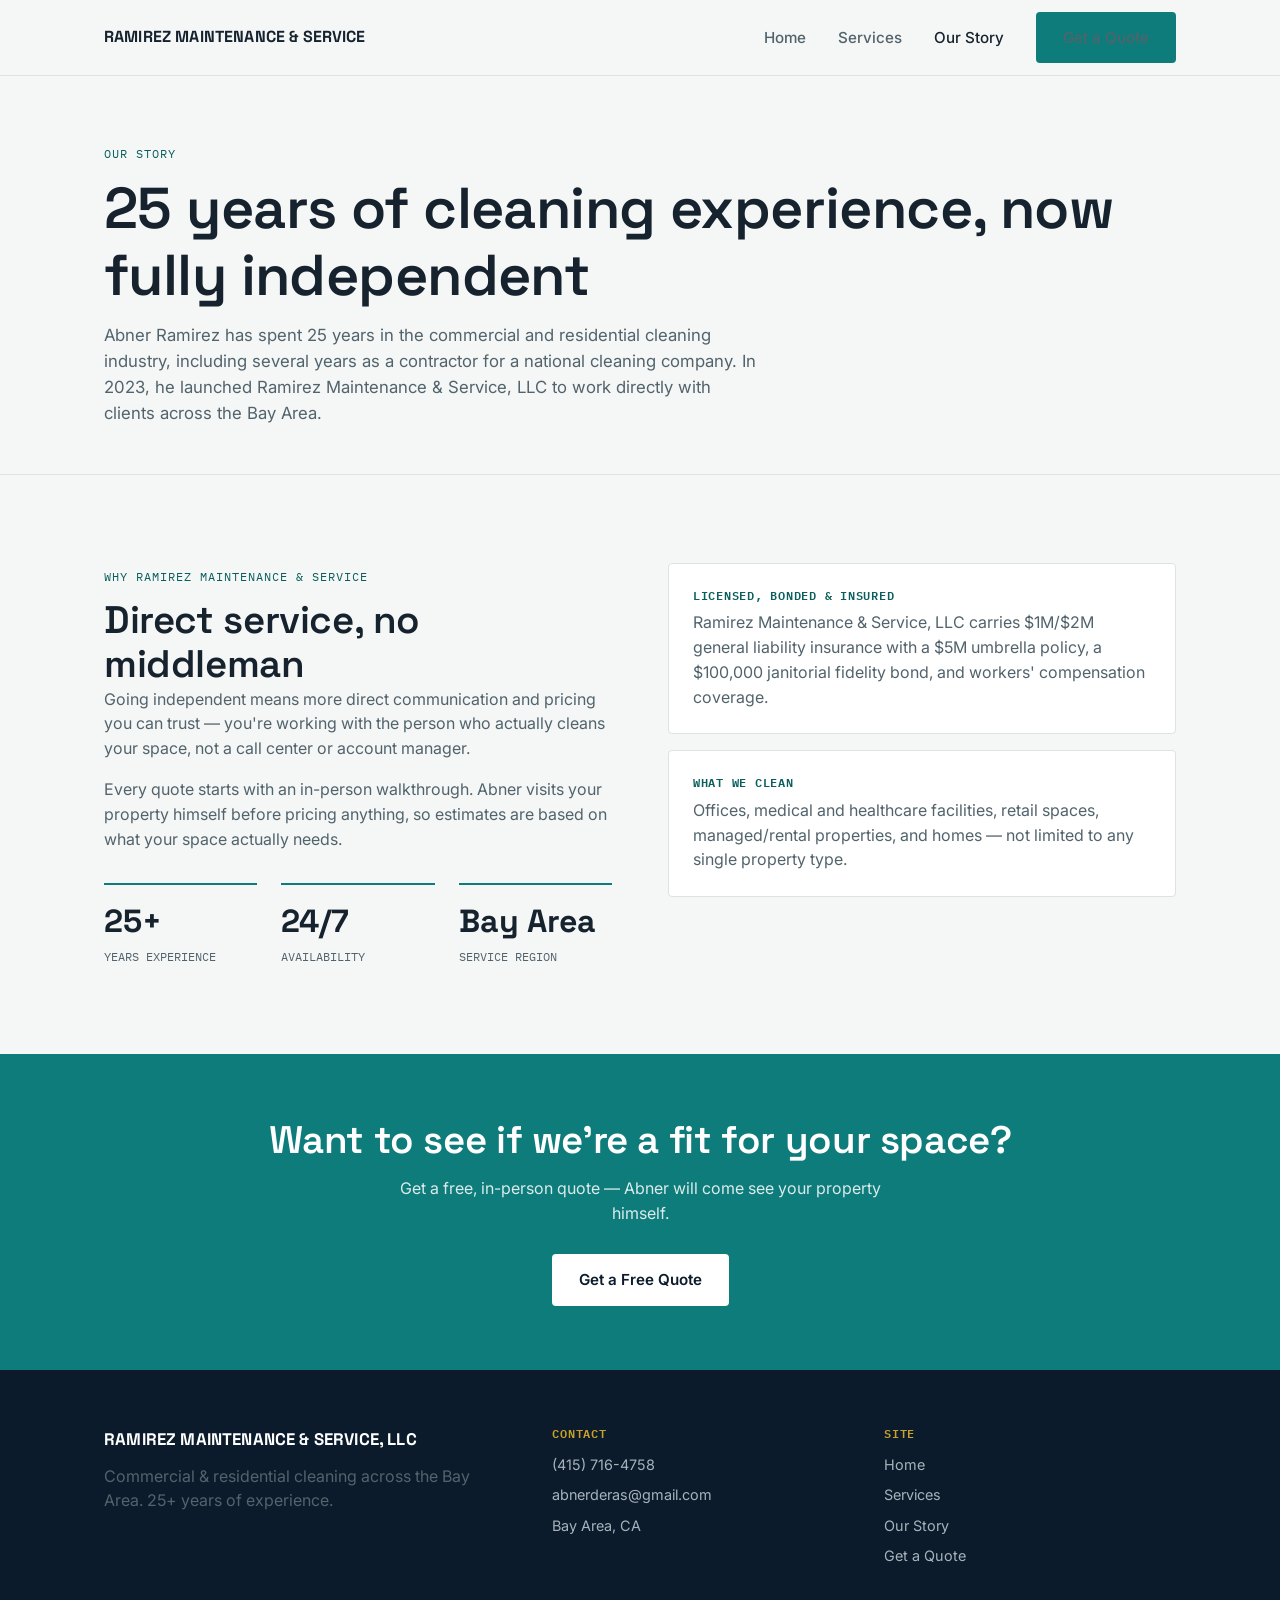
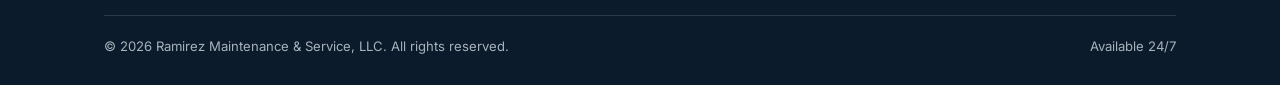
==== about.html @ 01bb6571 "Initial site" ====
<!DOCTYPE html>
<html lang="en">
<head>
  <meta charset="UTF-8" />
  <meta name="viewport" content="width=device-width, initial-scale=1.0" />
  <title>Our Story | Ramirez Maintenance & Service</title>
  <meta name="description" content="Ramirez Maintenance & Service is an independently owned commercial and residential cleaning company serving the Bay Area, led by Abner Ramirez." />

  <link rel="preconnect" href="https://fonts.googleapis.com" />
  <link rel="preconnect" href="https://fonts.gstatic.com" crossorigin />
  <link href="https://fonts.googleapis.com/css2?family=Space+Grotesk:wght@500;600;700&family=Inter:wght@400;500;600&family=IBM+Plex+Mono:wght@400;500&display=swap" rel="stylesheet" />

  <link rel="stylesheet" href="css/style.css" />
</head>
<body>

  <header class="site-header">
    <div class="container">
      <a href="index.html" class="logo">
        <span class="logo-text">RAMIREZ MAINTENANCE & SERVICE</span>
      </a>
      <nav class="nav-links">
        <a href="index.html">Home</a>
        <a href="services.html">Services</a>
        <a href="about.html">Our Story</a>
        <a href="quote.html" class="btn btn-primary nav-cta">Get a Quote</a>
      </nav>
      <button class="nav-toggle" aria-label="Toggle menu" aria-expanded="false">
        <span></span><span></span><span></span>
      </button>
    </div>
  </header>

  <section class="page-header">
    <div class="container">
      <span class="eyebrow">Our Story</span>
      <h1>25 years of cleaning experience, now fully independent</h1>
      <p>Abner Ramirez has spent 25 years in the commercial and residential cleaning industry, including several years as a contractor for a national cleaning company. In 2023, he launched Ramirez Maintenance &amp; Service, LLC to work directly with clients across the Bay Area.</p>
    </div>
  </section>

  <section class="section">
    <div class="container">
      <div class="about-grid">
        <div>
          <span class="eyebrow">Why Ramirez Maintenance &amp; Service</span>
          <h2>Direct service, no middleman</h2>
          <p>
            Going independent means more direct communication and pricing
            you can trust — you're working with the person who actually
            cleans your space, not a call center or account manager.
          </p>
          <p style="margin-top: 16px;">
            Every quote starts with an in-person walkthrough. Abner visits
            your property himself before pricing anything, so estimates are
            based on what your space actually needs.
          </p>

          <div class="stat-row">
            <div class="stat">
              <div class="num">25+</div>
              <div class="label">Years Experience</div>
            </div>
            <div class="stat">
              <div class="num">24/7</div>
              <div class="label">Availability</div>
            </div>
            <div class="stat">
              <div class="num">Bay Area</div>
              <div class="label">Service Region</div>
            </div>
          </div>
        </div>

        <div>
          <div class="contact-card">
            <h4>Licensed, Bonded &amp; Insured</h4>
            <p>Ramirez Maintenance &amp; Service, LLC carries $1M/$2M general liability insurance with a $5M umbrella policy, a $100,000 janitorial fidelity bond, and workers' compensation coverage.</p>
          </div>
          <div class="contact-card">
            <h4>What We Clean</h4>
            <p>Offices, medical and healthcare facilities, retail spaces, managed/rental properties, and homes — not limited to any single property type.</p>
          </div>
        </div>
      </div>
    </div>
  </section>

  <section class="cta-band">
    <div class="container">
      <h2>Want to see if we're a fit for your space?</h2>
      <p>Get a free, in-person quote — Abner will come see your property himself.</p>
      <a href="quote.html" class="btn btn-on-dark">Get a Free Quote</a>
    </div>
  </section>

  <footer class="site-footer">
    <div class="container">
      <div class="footer-grid">
        <div class="footer-col">
          <div class="footer-logo">
            <span class="logo-text">RAMIREZ MAINTENANCE & SERVICE, LLC</span>
          </div>
          <p style="margin-top: 10px;">Commercial &amp; residential cleaning across the Bay Area. 25+ years of experience.</p>
        </div>
        <div class="footer-col">
          <h4>Contact</h4>
          <ul>
            <li><a href="tel:+14157164758">(415) 716-4758</a></li>
            <li><a href="mailto:abnerderas@gmail.com">abnerderas@gmail.com</a></li>
            <li>Bay Area, CA</li>
          </ul>
        </div>
        <div class="footer-col">
          <h4>Site</h4>
          <ul>
            <li><a href="index.html">Home</a></li>
            <li><a href="services.html">Services</a></li>
            <li><a href="about.html">Our Story</a></li>
            <li><a href="quote.html">Get a Quote</a></li>
          </ul>
        </div>
      </div>
      <div class="footer-bottom">
        <span>&copy; <span id="year"></span> Ramirez Maintenance &amp; Service, LLC. All rights reserved.</span>
        <span>Available 24/7</span>
      </div>
    </div>
  </footer>

  <script src="js/main.js"></script>
  <script>document.getElementById('year').textContent = new Date().getFullYear();</script>
</body>
</html>
---- css/style.css ----
/* ===========================================================
   DESIGN TOKENS
   Theme: "The cleaning no one sees" — the work happens overnight,
   so the site's signature motif is a night → day transition.
=========================================================== */
:root {
  --bg: #F5F7F6;
  --bg-panel: #FFFFFF;
  --bg-alt: #ECEFED;
  --border: #DCE3E0;

  --ink: #16232E;
  --ink-soft: #52636C;

  --teal: #0E7C7B;
  --teal-dark: #0A5E5D;
  --teal-tint: #E4F1F0;

  --gold: #C9A227;

  --night: #0B1B2B;
  --night-soft: #1C2F44;
  --night-text: #DCE6EC;

  --white: #FFFFFF;

  --font-display: 'Space Grotesk', sans-serif;
  --font-body: 'Inter', sans-serif;
  --font-mono: 'IBM Plex Mono', monospace;

  --radius: 4px;
  --max-width: 1120px;
  --header-h: 76px;
}

/* ===========================================================
   RESET & BASE
=========================================================== */
* { box-sizing: border-box; margin: 0; padding: 0; }

html { scroll-behavior: smooth; }

body {
  font-family: var(--font-body);
  color: var(--ink);
  background: var(--bg);
  line-height: 1.55;
  -webkit-font-smoothing: antialiased;
}

img { max-width: 100%; display: block; }

a { color: inherit; text-decoration: none; }

ul { list-style: none; }

h1, h2, h3, h4 {
  font-family: var(--font-display);
  font-weight: 600;
  line-height: 1.15;
  letter-spacing: -0.01em;
}

h1 { font-size: clamp(2.2rem, 4.5vw, 3.6rem); }
h2 { font-size: clamp(1.7rem, 3vw, 2.4rem); }
h3 { font-size: 1.25rem; }

p { color: var(--ink-soft); }

.container {
  max-width: var(--max-width);
  margin: 0 auto;
  padding: 0 24px;
}

.eyebrow {
  font-family: var(--font-mono);
  font-size: 0.78rem;
  letter-spacing: 0.08em;
  text-transform: uppercase;
  color: var(--teal-dark);
  display: inline-block;
  margin-bottom: 12px;
}

.section {
  padding: 88px 0;
}

.section-alt {
  background: var(--bg-alt);
}

.section-header {
  max-width: 640px;
  margin-bottom: 48px;
}

.section-header p {
  margin-top: 14px;
  font-size: 1.05rem;
}

/* ===========================================================
   BUTTONS
=========================================================== */
.btn {
  display: inline-flex;
  align-items: center;
  justify-content: center;
  gap: 8px;
  padding: 13px 26px;
  border-radius: var(--radius);
  font-family: var(--font-body);
  font-weight: 600;
  font-size: 0.95rem;
  border: 1px solid transparent;
  cursor: pointer;
  transition: transform 0.15s ease, background 0.15s ease, border-color 0.15s ease;
}

.btn:hover { transform: translateY(-1px); }

.btn-primary {
  background: var(--teal);
  color: var(--white);
}
.btn-primary:hover { background: var(--teal-dark); }

.btn-ghost {
  background: transparent;
  border-color: var(--border);
  color: var(--ink);
}
.btn-ghost:hover { border-color: var(--teal); color: var(--teal-dark); }

.btn-on-dark {
  background: var(--white);
  color: var(--night);
}
.btn-on-dark:hover { background: var(--night-text); }

/* ===========================================================
   HEADER / NAV
=========================================================== */
.site-header {
  position: sticky;
  top: 0;
  z-index: 100;
  background: rgba(245, 247, 246, 0.92);
  backdrop-filter: blur(8px);
  border-bottom: 1px solid var(--border);
  height: var(--header-h);
}

.site-header .container {
  height: 100%;
  display: flex;
  align-items: center;
  justify-content: space-between;
}

.logo {
  display: flex;
  align-items: baseline;
}

.logo-text {
  font-family: var(--font-display);
  font-weight: 700;
  font-size: 1rem;
  letter-spacing: 0.01em;
  color: var(--ink);
  white-space: nowrap;
}

.footer-logo {
  display: flex;
  align-items: baseline;
  margin-bottom: 12px;
}
.footer-logo .logo-text { color: var(--white); font-size: 1.05rem; }

.nav-links {
  display: flex;
  align-items: center;
  gap: 32px;
}

.nav-links a {
  font-size: 0.95rem;
  font-weight: 500;
  color: var(--ink-soft);
  transition: color 0.15s ease;
}

.nav-links a:hover,
.nav-links a.active { color: var(--ink); }

.nav-toggle {
  display: none;
  flex-direction: column;
  gap: 5px;
  background: none;
  border: none;
  cursor: pointer;
  padding: 8px;
}

.nav-toggle span {
  width: 22px;
  height: 2px;
  background: var(--ink);
  display: block;
}

/* ===========================================================
   HERO — night / day signature motif
=========================================================== */
.hero {
  padding: 72px 0 0;
}

.hero .container {
  max-width: 780px;
}

.hero-copy h1 { margin-bottom: 20px; }
.hero-copy p { font-size: 1.1rem; max-width: 56ch; margin-bottom: 32px; }

.hero-actions { display: flex; gap: 14px; flex-wrap: wrap; }

.panel-time {
  font-family: var(--font-mono);
  font-size: 0.78rem;
  letter-spacing: 0.06em;
  text-transform: uppercase;
  opacity: 0.75;
  margin-bottom: 6px;
}

.panel-label {
  font-family: var(--font-display);
  font-size: 1.3rem;
  font-weight: 600;
}

/* Note: .panel-time / .panel-label are reused by the dark "How It Works"
   schedule-step cards further down — keep these even though the hero
   night/day visual that originally used them was removed. */

/* ===========================================================
   TRUST STRIP
=========================================================== */
.trust-strip {
  border-top: 1px solid var(--border);
  border-bottom: 1px solid var(--border);
  padding: 28px 0;
  margin-top: 80px;
}

.trust-strip .container {
  display: flex;
  flex-wrap: wrap;
  gap: 32px;
  justify-content: space-between;
  align-items: center;
}

.trust-item {
  display: flex;
  align-items: center;
  gap: 10px;
  font-family: var(--font-mono);
  font-size: 0.85rem;
  color: var(--ink-soft);
}

.trust-item::before {
  content: "";
  width: 6px;
  height: 6px;
  border-radius: 50%;
  background: var(--teal);
  flex-shrink: 0;
}

/* ===========================================================
   SERVICES GRID
=========================================================== */
.services-grid {
  display: grid;
  grid-template-columns: repeat(3, 1fr);
  gap: 24px;
}

.service-card {
  background: var(--bg-panel);
  border: 1px solid var(--border);
  border-radius: var(--radius);
  padding: 28px;
  transition: border-color 0.15s ease, transform 0.15s ease;
}

.service-card:hover {
  border-color: var(--teal);
  transform: translateY(-2px);
}

.service-card .eyebrow { margin-bottom: 18px; }

.service-card h3 { margin-bottom: 10px; }

.service-card p { font-size: 0.95rem; }

/* ===========================================================
   SCHEDULE / PROCESS STRIP (mono, time-based — matches theme)
=========================================================== */
.schedule {
  background: var(--night);
  color: var(--night-text);
}

.schedule .section-header p { color: rgba(220, 230, 236, 0.7); }
.schedule .eyebrow { color: var(--gold); }
.schedule h2 { color: var(--white); }

.schedule-steps {
  display: grid;
  grid-template-columns: repeat(4, 1fr);
  gap: 1px;
  background: rgba(220, 230, 236, 0.15);
  border-radius: 6px;
  overflow: hidden;
}

.schedule-step {
  background: var(--night-soft);
  padding: 28px 24px;
}

.schedule-step .panel-time { color: var(--gold); opacity: 1; }

.schedule-step h3 {
  color: var(--white);
  font-size: 1.05rem;
  margin: 8px 0 8px;
}

.schedule-step p {
  color: rgba(220, 230, 236, 0.7);
  font-size: 0.9rem;
}

/* ===========================================================
   TESTIMONIAL / CTA BAND
=========================================================== */
.cta-band {
  background: var(--teal);
  color: var(--white);
  padding: 64px 0;
  text-align: center;
}

.cta-band h2 { color: var(--white); margin-bottom: 14px; }
.cta-band p { color: rgba(255,255,255,0.85); max-width: 50ch; margin: 0 auto 28px; }

/* ===========================================================
   FOOTER
=========================================================== */
.site-footer {
  background: var(--night);
  color: rgba(220, 230, 236, 0.75);
  padding: 56px 0 28px;
}

.footer-grid {
  display: grid;
  grid-template-columns: 1.4fr 1fr 1fr;
  gap: 40px;
  margin-bottom: 40px;
}

.footer-logo {
  font-family: var(--font-display);
  font-weight: 700;
  color: var(--white);
  font-size: 1.1rem;
  margin-bottom: 12px;
}

.footer-col h4 {
  font-family: var(--font-mono);
  font-size: 0.78rem;
  text-transform: uppercase;
  letter-spacing: 0.06em;
  color: var(--gold);
  margin-bottom: 14px;
}

.footer-col li { margin-bottom: 8px; font-size: 0.9rem; }
.footer-col a:hover { color: var(--white); }

.footer-bottom {
  border-top: 1px solid rgba(220, 230, 236, 0.15);
  padding-top: 20px;
  font-size: 0.82rem;
  display: flex;
  justify-content: space-between;
  flex-wrap: wrap;
  gap: 10px;
}

/* ===========================================================
   PAGE HEADER (interior pages)
=========================================================== */
.page-header {
  padding: 64px 0 48px;
  border-bottom: 1px solid var(--border);
}

.page-header p { max-width: 60ch; margin-top: 14px; font-size: 1.05rem; }

/* ===========================================================
   ABOUT PAGE
=========================================================== */
.about-grid {
  display: grid;
  grid-template-columns: 1fr 1fr;
  gap: 56px;
  align-items: start;
}

.stat-row {
  display: grid;
  grid-template-columns: repeat(3, 1fr);
  gap: 24px;
  margin-top: 32px;
}

.stat {
  border-top: 2px solid var(--teal);
  padding-top: 12px;
}

.stat .num {
  font-family: var(--font-display);
  font-size: 2rem;
  font-weight: 700;
  color: var(--ink);
}

.stat .label {
  font-family: var(--font-mono);
  font-size: 0.78rem;
  color: var(--ink-soft);
  text-transform: uppercase;
}

/* ===========================================================
   QUOTE / CONTACT FORM
=========================================================== */
.quote-layout {
  display: grid;
  grid-template-columns: 1fr 1.2fr;
  gap: 56px;
  align-items: start;
}

.contact-card {
  background: var(--bg-panel);
  border: 1px solid var(--border);
  border-radius: var(--radius);
  padding: 24px;
  margin-bottom: 16px;
}

.contact-card h4 {
  font-family: var(--font-mono);
  font-size: 0.78rem;
  text-transform: uppercase;
  letter-spacing: 0.06em;
  color: var(--teal-dark);
  margin-bottom: 8px;
}

.form-grid {
  display: grid;
  grid-template-columns: 1fr 1fr;
  gap: 18px;
}

.form-field { display: flex; flex-direction: column; gap: 6px; }
.form-field.full { grid-column: 1 / -1; }

.form-field label {
  font-size: 0.85rem;
  font-weight: 600;
  color: var(--ink);
}

.form-field input,
.form-field select,
.form-field textarea {
  font-family: var(--font-body);
  font-size: 0.95rem;
  padding: 12px 14px;
  border: 1px solid var(--border);
  border-radius: var(--radius);
  background: var(--white);
  color: var(--ink);
}

.form-field input:focus,
.form-field select:focus,
.form-field textarea:focus {
  outline: 2px solid var(--teal);
  outline-offset: 1px;
  border-color: var(--teal);
}

.form-field textarea { resize: vertical; min-height: 110px; }

.form-note {
  font-size: 0.82rem;
  color: var(--ink-soft);
  margin-top: 14px;
}

.form-status {
  margin-top: 16px;
  font-size: 0.9rem;
  font-weight: 600;
  display: none;
}
.form-status.visible { display: block; }
.form-status.success { color: var(--teal-dark); }
.form-status.error { color: #B3261E; }

/* Keyboard focus visibility everywhere */
a:focus-visible,
button:focus-visible {
  outline: 2px solid var(--teal);
  outline-offset: 2px;
}

/* ===========================================================
   RESPONSIVE
=========================================================== */
@media (max-width: 860px) {
  .nav-links {
    position: fixed;
    top: var(--header-h);
    left: 0;
    right: 0;
    background: var(--bg);
    border-bottom: 1px solid var(--border);
    flex-direction: column;
    align-items: flex-start;
    padding: 20px 24px 28px;
    gap: 18px;
    transform: translateY(-8px);
    opacity: 0;
    pointer-events: none;
    transition: opacity 0.15s ease, transform 0.15s ease;
  }
  .nav-links.open {
    opacity: 1;
    transform: translateY(0);
    pointer-events: auto;
  }
  .nav-toggle { display: flex; }

  .services-grid { grid-template-columns: 1fr; }
  .schedule-steps { grid-template-columns: repeat(2, 1fr); }
  .about-grid { grid-template-columns: 1fr; }
  .stat-row { grid-template-columns: repeat(3, 1fr); }
  .quote-layout { grid-template-columns: 1fr; }
  .form-grid { grid-template-columns: 1fr; }
  .footer-grid { grid-template-columns: 1fr; gap: 28px; }
}
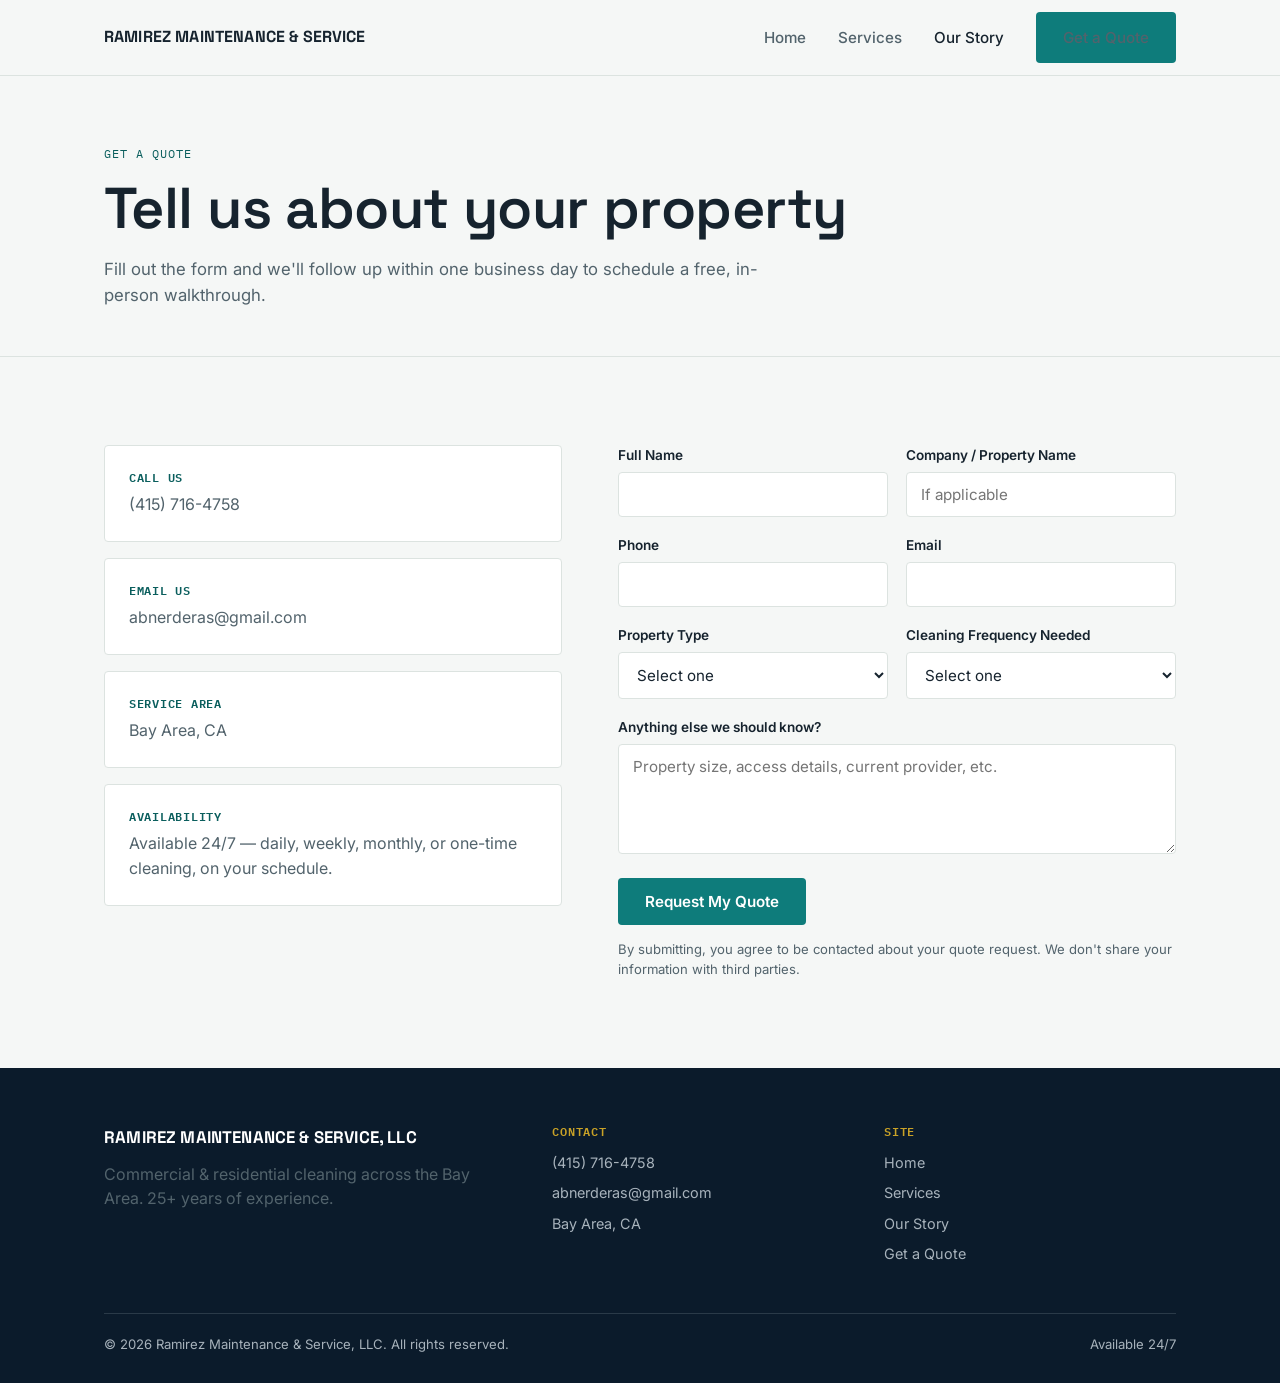
==== commit 6d81472c: "Add Google Analytics" ====
--- a/about.html
+++ b/about.html
@@ -1,10 +1,19 @@
 <!DOCTYPE html>
 <html lang="en">
 <head>
+  <!-- Google tag (gtag.js) -->
+  <script async src="https://www.googletagmanager.com/gtag/js?id=G-R4SSQSCY79"></script>
+  <script>
+    window.dataLayer = window.dataLayer || [];
+    function gtag(){dataLayer.push(arguments);}
+    gtag('js', new Date());
+    gtag('config', 'G-R4SSQSCY79');
+  </script>
+
   <meta charset="UTF-8" />
   <meta name="viewport" content="width=device-width, initial-scale=1.0" />
-  <title>Our Story | Ramirez Maintenance & Service</title>
-  <meta name="description" content="Ramirez Maintenance & Service is an independently owned commercial and residential cleaning company serving the Bay Area, led by Abner Ramirez." />
+  <title>Get a Quote | Ramirez Maintenance & Service</title>
+  <meta name="description" content="Request a free, in-person cleaning quote from Ramirez Maintenance & Service, serving the Bay Area." />
 
   <link rel="preconnect" href="https://fonts.googleapis.com" />
   <link rel="preconnect" href="https://fonts.gstatic.com" crossorigin />
@@ -33,64 +42,109 @@
 
   <section class="page-header">
     <div class="container">
-      <span class="eyebrow">Our Story</span>
-      <h1>25 years of cleaning experience, now fully independent</h1>
-      <p>Abner Ramirez has spent 25 years in the commercial and residential cleaning industry, including several years as a contractor for a national cleaning company. In 2023, he launched Ramirez Maintenance &amp; Service, LLC to work directly with clients across the Bay Area.</p>
+      <span class="eyebrow">Get a Quote</span>
+      <h1>Tell us about your property</h1>
+      <p>Fill out the form and we'll follow up within one business day to schedule a free, in-person walkthrough.</p>
     </div>
   </section>
 
   <section class="section">
-    <div class="container">
-      <div class="about-grid">
-        <div>
-          <span class="eyebrow">Why Ramirez Maintenance &amp; Service</span>
-          <h2>Direct service, no middleman</h2>
-          <p>
-            Going independent means more direct communication and pricing
-            you can trust — you're working with the person who actually
-            cleans your space, not a call center or account manager.
-          </p>
-          <p style="margin-top: 16px;">
-            Every quote starts with an in-person walkthrough. Abner visits
-            your property himself before pricing anything, so estimates are
-            based on what your space actually needs.
+    <div class="container quote-layout">
+
+      <div>
+        <div class="contact-card">
+          <h4>Call Us</h4>
+          <p><a href="tel:+14157164758">(415) 716-4758</a></p>
+        </div>
+        <div class="contact-card">
+          <h4>Email Us</h4>
+          <p><a href="mailto:abnerderas@gmail.com">abnerderas@gmail.com</a></p>
+        </div>
+        <div class="contact-card">
+          <h4>Service Area</h4>
+          <p>Bay Area, CA</p>
+        </div>
+        <div class="contact-card">
+          <h4>Availability</h4>
+          <p>Available 24/7 — daily, weekly, monthly, or one-time cleaning, on your schedule.</p>
+        </div>
+      </div>
+
+      <div>
+        <!--
+          FORM SETUP:
+          1. Create a free form at https://formspree.io using abnerderas@gmail.com
+          2. Replace YOUR_FORM_ID in the action URL below with your real endpoint
+          3. Submissions will arrive by email, no backend needed
+        -->
+        <form id="quote-form" action="https://formspree.io/f/YOUR_FORM_ID" method="POST">
+          <div class="form-grid">
+
+            <div class="form-field">
+              <label for="name">Full Name</label>
+              <input type="text" id="name" name="name" required />
+            </div>
+
+            <div class="form-field">
+              <label for="company">Company / Property Name</label>
+              <input type="text" id="company" name="company" placeholder="If applicable" />
+            </div>
+
+            <div class="form-field">
+              <label for="phone">Phone</label>
+              <input type="tel" id="phone" name="phone" required />
+            </div>
+
+            <div class="form-field">
+              <label for="email">Email</label>
+              <input type="email" id="email" name="email" required />
+            </div>
+
+            <div class="form-field">
+              <label for="type">Property Type</label>
+              <select id="type" name="property_type">
+                <option value="">Select one</option>
+                <option value="home">Home</option>
+                <option value="office">Office</option>
+                <option value="retail">Retail</option>
+                <option value="medical">Medical / Healthcare</option>
+                <option value="property-management">Rental / Managed Property</option>
+                <option value="other">Other</option>
+              </select>
+            </div>
+
+            <div class="form-field">
+              <label for="frequency">Cleaning Frequency Needed</label>
+              <select id="frequency" name="frequency">
+                <option value="">Select one</option>
+                <option value="one-time">One-time clean</option>
+                <option value="daily">Daily</option>
+                <option value="weekly">Weekly</option>
+                <option value="biweekly">Bi-weekly</option>
+                <option value="monthly">Monthly</option>
+                <option value="not-sure">Not sure yet</option>
+              </select>
+            </div>
+
+            <div class="form-field full">
+              <label for="message">Anything else we should know?</label>
+              <textarea id="message" name="message" placeholder="Property size, access details, current provider, etc."></textarea>
+            </div>
+
+          </div>
+
+          <div style="margin-top: 24px;">
+            <button type="submit" class="btn btn-primary">Request My Quote</button>
+          </div>
+
+          <p class="form-note">
+            By submitting, you agree to be contacted about your quote request. We don't share your information with third parties.
           </p>
 
-          <div class="stat-row">
-            <div class="stat">
-              <div class="num">25+</div>
-              <div class="label">Years Experience</div>
-            </div>
-            <div class="stat">
-              <div class="num">24/7</div>
-              <div class="label">Availability</div>
-            </div>
-            <div class="stat">
-              <div class="num">Bay Area</div>
-              <div class="label">Service Region</div>
-            </div>
-          </div>
-        </div>
+          <div id="form-status" class="form-status" role="status"></div>
+        </form>
+      </div>
 
-        <div>
-          <div class="contact-card">
-            <h4>Licensed, Bonded &amp; Insured</h4>
-            <p>Ramirez Maintenance &amp; Service, LLC carries $1M/$2M general liability insurance with a $5M umbrella policy, a $100,000 janitorial fidelity bond, and workers' compensation coverage.</p>
-          </div>
-          <div class="contact-card">
-            <h4>What We Clean</h4>
-            <p>Offices, medical and healthcare facilities, retail spaces, managed/rental properties, and homes — not limited to any single property type.</p>
-          </div>
-        </div>
-      </div>
-    </div>
-  </section>
-
-  <section class="cta-band">
-    <div class="container">
-      <h2>Want to see if we're a fit for your space?</h2>
-      <p>Get a free, in-person quote — Abner will come see your property himself.</p>
-      <a href="quote.html" class="btn btn-on-dark">Get a Free Quote</a>
     </div>
   </section>
 
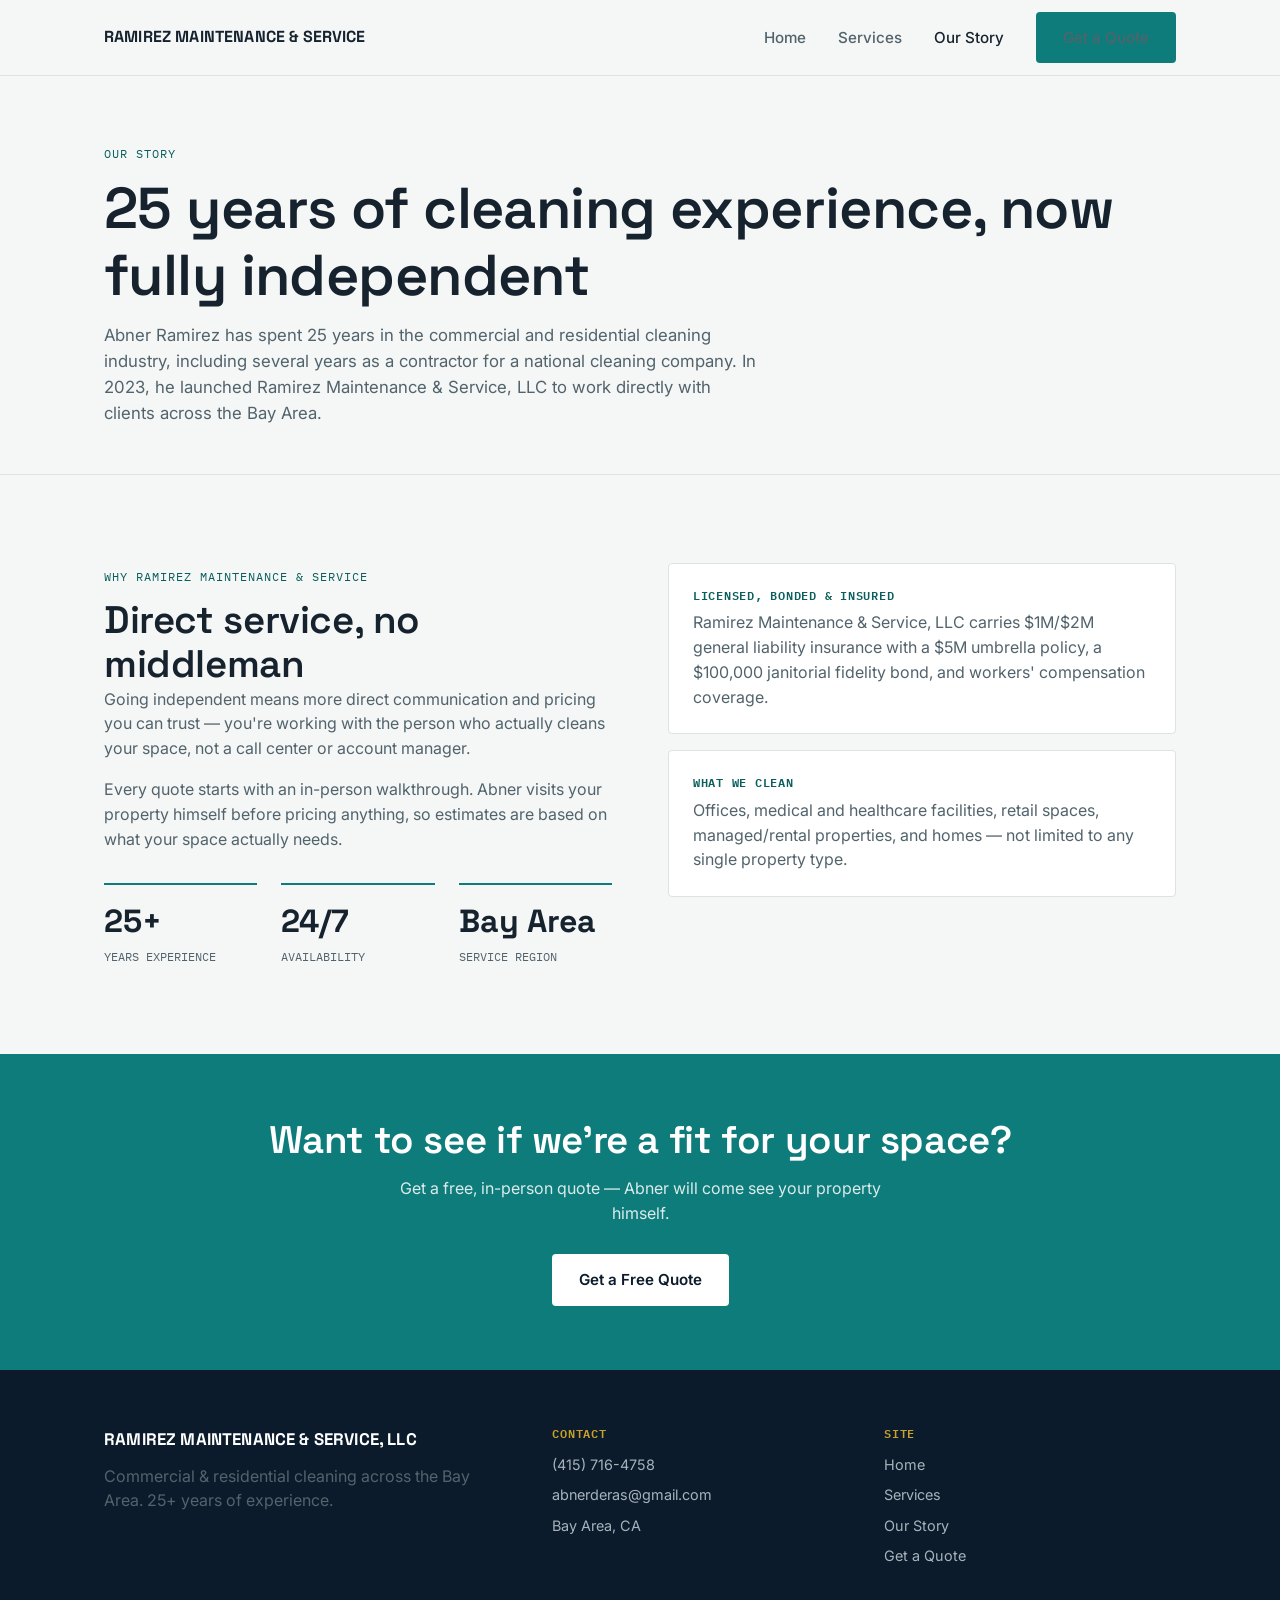
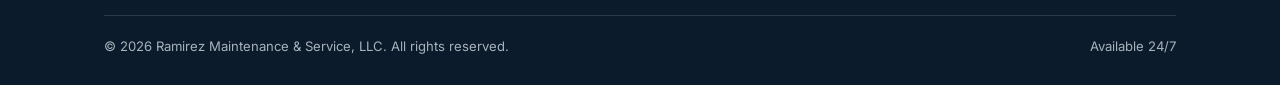
==== commit 070d3b8c: "Fix about.html — was overwritten with quote page content" ====
--- a/about.html
+++ b/about.html
@@ -12,8 +12,8 @@
 
   <meta charset="UTF-8" />
   <meta name="viewport" content="width=device-width, initial-scale=1.0" />
-  <title>Get a Quote | Ramirez Maintenance & Service</title>
-  <meta name="description" content="Request a free, in-person cleaning quote from Ramirez Maintenance & Service, serving the Bay Area." />
+  <title>Our Story | Ramirez Maintenance & Service</title>
+  <meta name="description" content="Ramirez Maintenance & Service is an independently owned commercial and residential cleaning company serving the Bay Area, led by Abner Ramirez." />
 
   <link rel="preconnect" href="https://fonts.googleapis.com" />
   <link rel="preconnect" href="https://fonts.gstatic.com" crossorigin />
@@ -42,109 +42,64 @@
 
   <section class="page-header">
     <div class="container">
-      <span class="eyebrow">Get a Quote</span>
-      <h1>Tell us about your property</h1>
-      <p>Fill out the form and we'll follow up within one business day to schedule a free, in-person walkthrough.</p>
+      <span class="eyebrow">Our Story</span>
+      <h1>25 years of cleaning experience, now fully independent</h1>
+      <p>Abner Ramirez has spent 25 years in the commercial and residential cleaning industry, including several years as a contractor for a national cleaning company. In 2023, he launched Ramirez Maintenance &amp; Service, LLC to work directly with clients across the Bay Area.</p>
     </div>
   </section>
 
   <section class="section">
-    <div class="container quote-layout">
+    <div class="container">
+      <div class="about-grid">
+        <div>
+          <span class="eyebrow">Why Ramirez Maintenance &amp; Service</span>
+          <h2>Direct service, no middleman</h2>
+          <p>
+            Going independent means more direct communication and pricing
+            you can trust — you're working with the person who actually
+            cleans your space, not a call center or account manager.
+          </p>
+          <p style="margin-top: 16px;">
+            Every quote starts with an in-person walkthrough. Abner visits
+            your property himself before pricing anything, so estimates are
+            based on what your space actually needs.
+          </p>
 
-      <div>
-        <div class="contact-card">
-          <h4>Call Us</h4>
-          <p><a href="tel:+14157164758">(415) 716-4758</a></p>
+          <div class="stat-row">
+            <div class="stat">
+              <div class="num">25+</div>
+              <div class="label">Years Experience</div>
+            </div>
+            <div class="stat">
+              <div class="num">24/7</div>
+              <div class="label">Availability</div>
+            </div>
+            <div class="stat">
+              <div class="num">Bay Area</div>
+              <div class="label">Service Region</div>
+            </div>
+          </div>
         </div>
-        <div class="contact-card">
-          <h4>Email Us</h4>
-          <p><a href="mailto:abnerderas@gmail.com">abnerderas@gmail.com</a></p>
-        </div>
-        <div class="contact-card">
-          <h4>Service Area</h4>
-          <p>Bay Area, CA</p>
-        </div>
-        <div class="contact-card">
-          <h4>Availability</h4>
-          <p>Available 24/7 — daily, weekly, monthly, or one-time cleaning, on your schedule.</p>
+
+        <div>
+          <div class="contact-card">
+            <h4>Licensed, Bonded &amp; Insured</h4>
+            <p>Ramirez Maintenance &amp; Service, LLC carries $1M/$2M general liability insurance with a $5M umbrella policy, a $100,000 janitorial fidelity bond, and workers' compensation coverage.</p>
+          </div>
+          <div class="contact-card">
+            <h4>What We Clean</h4>
+            <p>Offices, medical and healthcare facilities, retail spaces, managed/rental properties, and homes — not limited to any single property type.</p>
+          </div>
         </div>
       </div>
+    </div>
+  </section>
 
-      <div>
-        <!--
-          FORM SETUP:
-          1. Create a free form at https://formspree.io using abnerderas@gmail.com
-          2. Replace YOUR_FORM_ID in the action URL below with your real endpoint
-          3. Submissions will arrive by email, no backend needed
-        -->
-        <form id="quote-form" action="https://formspree.io/f/YOUR_FORM_ID" method="POST">
-          <div class="form-grid">
-
-            <div class="form-field">
-              <label for="name">Full Name</label>
-              <input type="text" id="name" name="name" required />
-            </div>
-
-            <div class="form-field">
-              <label for="company">Company / Property Name</label>
-              <input type="text" id="company" name="company" placeholder="If applicable" />
-            </div>
-
-            <div class="form-field">
-              <label for="phone">Phone</label>
-              <input type="tel" id="phone" name="phone" required />
-            </div>
-
-            <div class="form-field">
-              <label for="email">Email</label>
-              <input type="email" id="email" name="email" required />
-            </div>
-
-            <div class="form-field">
-              <label for="type">Property Type</label>
-              <select id="type" name="property_type">
-                <option value="">Select one</option>
-                <option value="home">Home</option>
-                <option value="office">Office</option>
-                <option value="retail">Retail</option>
-                <option value="medical">Medical / Healthcare</option>
-                <option value="property-management">Rental / Managed Property</option>
-                <option value="other">Other</option>
-              </select>
-            </div>
-
-            <div class="form-field">
-              <label for="frequency">Cleaning Frequency Needed</label>
-              <select id="frequency" name="frequency">
-                <option value="">Select one</option>
-                <option value="one-time">One-time clean</option>
-                <option value="daily">Daily</option>
-                <option value="weekly">Weekly</option>
-                <option value="biweekly">Bi-weekly</option>
-                <option value="monthly">Monthly</option>
-                <option value="not-sure">Not sure yet</option>
-              </select>
-            </div>
-
-            <div class="form-field full">
-              <label for="message">Anything else we should know?</label>
-              <textarea id="message" name="message" placeholder="Property size, access details, current provider, etc."></textarea>
-            </div>
-
-          </div>
-
-          <div style="margin-top: 24px;">
-            <button type="submit" class="btn btn-primary">Request My Quote</button>
-          </div>
-
-          <p class="form-note">
-            By submitting, you agree to be contacted about your quote request. We don't share your information with third parties.
-          </p>
-
-          <div id="form-status" class="form-status" role="status"></div>
-        </form>
-      </div>
-
+  <section class="cta-band">
+    <div class="container">
+      <h2>Want to see if we're a fit for your space?</h2>
+      <p>Get a free, in-person quote — Abner will come see your property himself.</p>
+      <a href="quote.html" class="btn btn-on-dark">Get a Free Quote</a>
     </div>
   </section>
 
--- a/css/style.css
+++ b/css/style.css
@@ -196,6 +196,9 @@
 
 .nav-links a:hover,
 .nav-links a.active { color: var(--ink); }
+
+.nav-links a.nav-cta.active,
+.nav-links a.nav-cta:hover { color: var(--white); }
 
 .nav-toggle {
   display: none;
